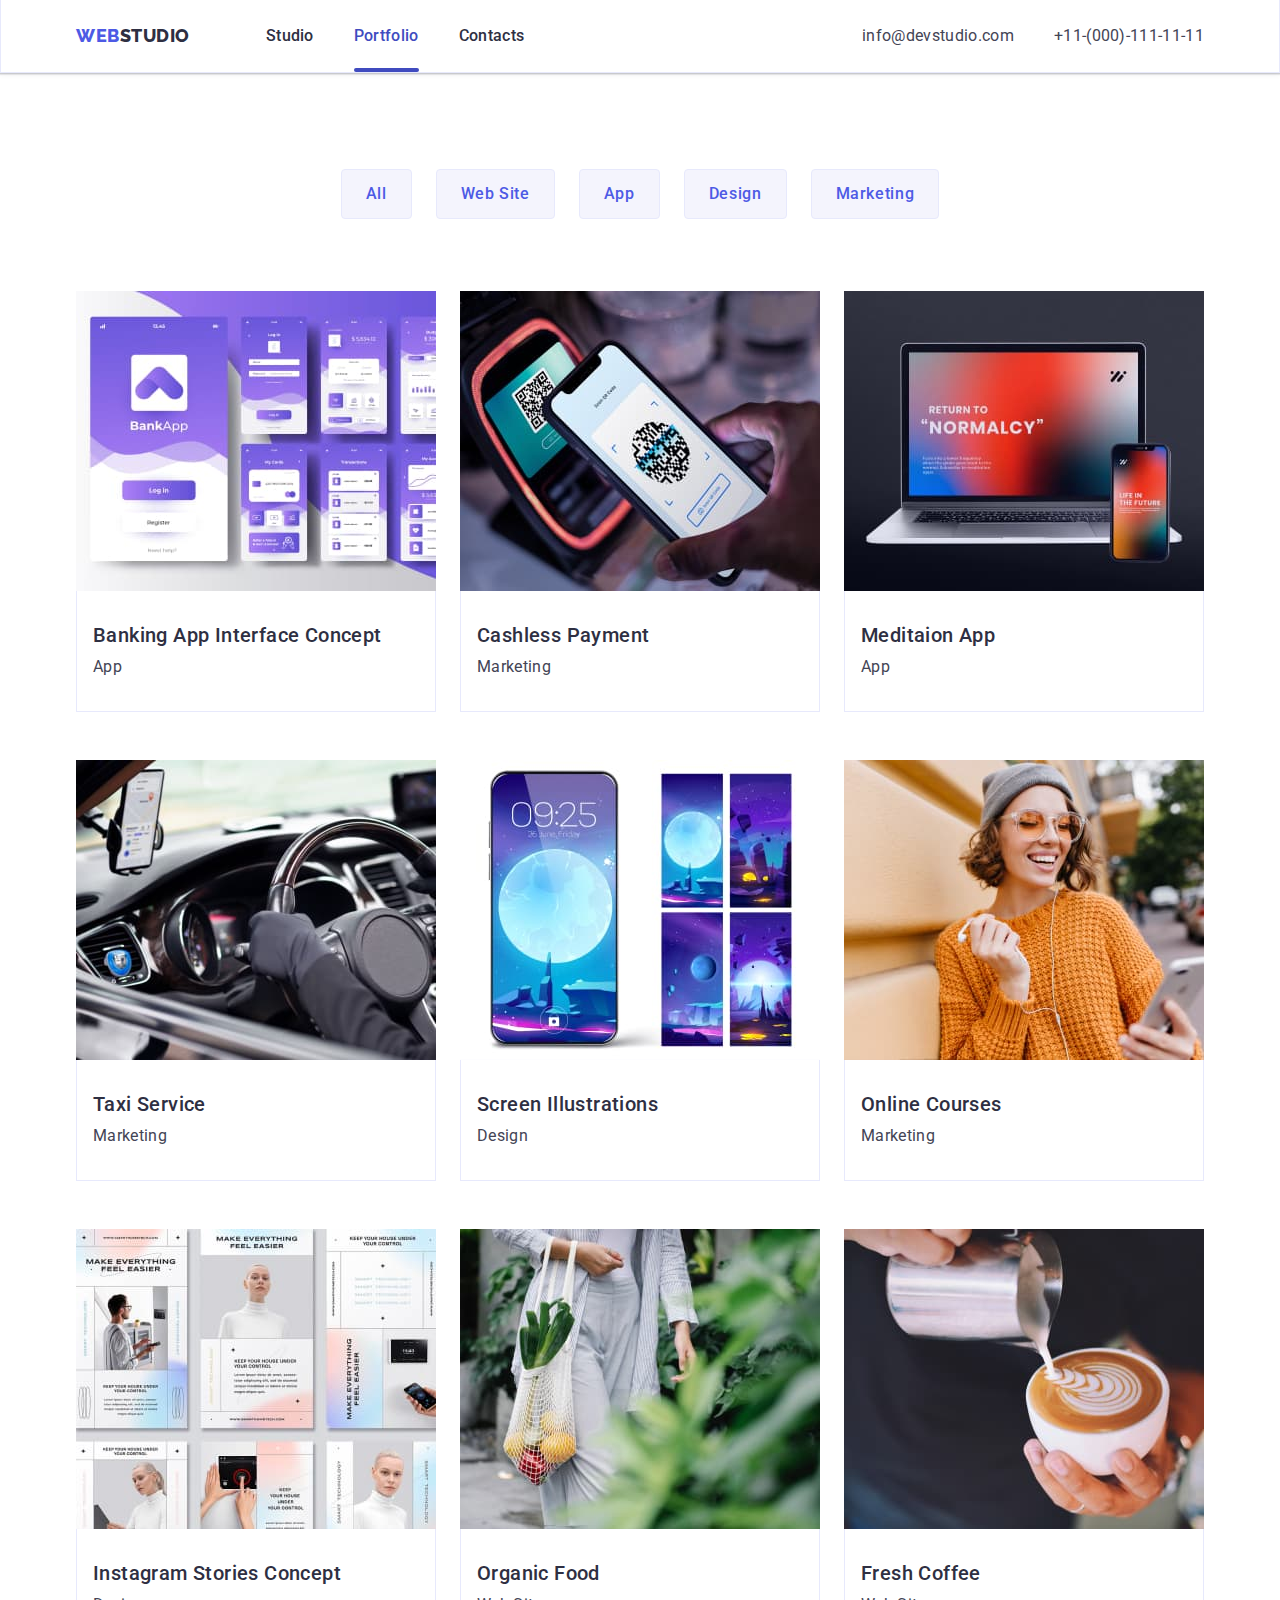
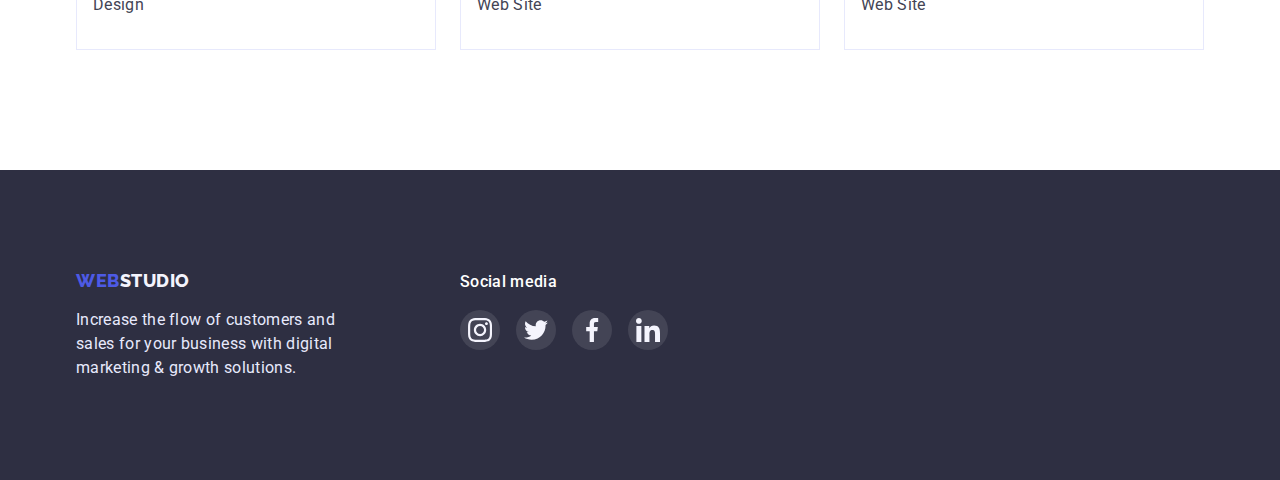
==== portfolio.html @ b2733407 "copy" ====
<!DOCTYPE html>
<html lang="en">
  <head>
    <meta charset="UTF-8" />
    <meta http-equiv="X-UA-Compatible" content="IE=edge" />
    <meta name="viewport" content="width=device-width, initial-scale=1.0" />

    <link rel="stylesheet" href="./css/styles.css" />
    <link rel="preconnect" href="https://fonts.googleapis.com" />
    <link rel="preconnect" href="https://fonts.gstatic.com" crossorigin />
    <title>WebStudio</title>
    <link
      href="https://fonts.googleapis.com/css2?family=Raleway:wght@800&family=Roboto:wght@400;500;700;900&display=swap"
      rel="stylesheet"
    />
    <link
      rel="stylesheet"
      href="https://cdn.jsdelivr.net/npm/modern-normalize@1.1.0/modern-normalize.min.css"
    />
    <link rel="stylesheet" href="./css/styles.css" />
  </head>
  <body>
    <!-- ===================navigation================== -->
    <header class="line">
      <div class="container header-page">
        <nav class="header-page-nav">
          <a class="link logo" href="./index.html"
            ><span class="accent">Web</span>Studio</a
          >
          <ul class="link header-page-menu">
            <li class="menu-item">
              <a class="link page-navigation" href="index.html">Studio</a>
            </li>
            <li class="menu-item">
              <a class="link page-navigation current" href="portfolio.html"
                >Portfolio</a
              >
            </li>
            <li class="menu-item">
              <a class="link page-navigation" href="">Contacts</a>
            </li>
          </ul>
        </nav>
        <address class="connection">
          <ul class="link header-page-connect">
            <li class="mail">
              <a class="link contacts" href="mailto:info@devstudio.com"
                >info@devstudio.com</a
              >
            </li>
            <li>
              <a class="link contacts" href="tel:+110001111111"
                >+11-(000)-111-11-11</a
              >
            </li>
          </ul>
        </address>
      </div>
    </header>
    <main>
      <!-- =====================our projects=================== -->
      <section class="project">
        <h1 class="visually-hidden">our projects</h1>
        <div class="container">
          <ul class="link btn-menu">
            <li class="btn-menu-item">
              <button type="button" class="project-button">All</button>
            </li>
            <li class="btn-menu-item">
              <button type="button" class="project-button">Web Site</button>
            </li>
            <li class="btn-menu-item">
              <button type="button" class="project-button">App</button>
            </li>
            <li class="btn-menu-item">
              <button type="button" class="project-button">Design</button>
            </li>
            <li class="btn-menu-item">
              <button type="button" class="project-button">Marketing</button>
            </li>
          </ul>

          <ul class="link project-book">
            <li class="project-book-item">
              <a class="link project-titel" href="#">
                <div class="overlay-wrapper">
                  <img
                    class="picture"
                    src="./images/projeсts/banking.jpg"
                    width="360"
                    height="300"
                    alt="app"
                  />
                  <p class="overlay">
                    14 Stylish and User-Friendly App Design Concepts · Task
                    Manager App · Calorie Tracker App · Exotic Fruit Ecommerce
                    App · Cloud Storage App
                  </p>
                </div>

                <div class="project-box">
                  <h2 class="project-name">Banking App Interface Concept</h2>
                  <p class="project-item">App</p>
                </div>
              </a>
            </li>
            <li class="project-book-item">
              <a href="#" class="link project-titel">
                <div class="overlay-wrapper">
                  <img
                    class="picture"
                    src="./images/projeсts/cashless.jpg"
                    width="360"
                    height="300"
                    alt="pay with phone"
                  />
                  <p class="overlay">
                    14 Stylish and User-Friendly App Design Concepts · Task
                    Manager App · Calorie Tracker App · Exotic Fruit Ecommerce
                    App · Cloud Storage App
                  </p>
                </div>

                <div class="project-box">
                  <h2 class="project-name">Cashless Payment</h2>
                  <p class="project-item">Marketing</p>
                </div>
              </a>
            </li>
            <li class="project-book-item">
              <a href="#" class="link project-titel">
                <div class="overlay-wrapper">
                  <img
                    class="picture"
                    src="./images/projeсts/meditaion.jpg"
                    width="360"
                    height="300"
                    alt="laptop"
                  />
                  <p class="overlay">
                    14 Stylish and User-Friendly App Design Concepts · Task
                    Manager App · Calorie Tracker App · Exotic Fruit Ecommerce
                    App · Cloud Storage App
                  </p>
                </div>

                <div class="project-box">
                  <h2 class="project-name">Meditaion App</h2>
                  <p class="project-item">App</p>
                </div>
              </a>
            </li>
            <li class="project-book-item">
              <a href="#" class="link project-titel">
                <div class="overlay-wrapper">
                  <img
                    class="picture"
                    src="./images/projeсts/taxi.jpg"
                    width="360"
                    height="300"
                    alt="handson the steering wheel of a car"
                  />
                  <p class="overlay">
                    14 Stylish and User-Friendly App Design Concepts · Task
                    Manager App · Calorie Tracker App · Exotic Fruit Ecommerce
                    App · Cloud Storage App
                  </p>
                </div>

                <div class="project-box">
                  <h2 class="project-name">Taxi Service</h2>
                  <p class="project-item">Marketing</p>
                </div>
              </a>
            </li>
            <li class="project-book-item">
              <a href="#" class="link project-titel">
                <div class="overlay-wrapper">
                  <img
                    class="picture"
                    src="./images/projeсts/screen.jpg"
                    width="360"
                    height="300"
                    alt="Illustrations"
                  />
                  <p class="overlay">
                    14 Stylish and User-Friendly App Design Concepts · Task
                    Manager App · Calorie Tracker App · Exotic Fruit Ecommerce
                    App · Cloud Storage App
                  </p>
                </div>

                <div class="project-box">
                  <h2 class="project-name">Screen Illustrations</h2>
                  <p class="project-item">Design</p>
                </div>
              </a>
            </li>
            <li class="project-book-item">
              <a href="#" class="link project-titel">
                <div class="overlay-wrapper">
                  <img
                    class="picture"
                    src="./images/projeсts/online.jpg"
                    alt="smiling girl"
                  />
                  <p class="overlay">
                    14 Stylish and User-Friendly App Design Concepts · Task
                    Manager App · Calorie Tracker App · Exotic Fruit Ecommerce
                    App · Cloud Storage App
                  </p>
                </div>

                <div class="project-box">
                  <h2 class="project-name">Online Courses</h2>
                  <p class="project-item">Marketing</p>
                </div>
              </a>
            </li>
            <li class="project-book-item">
              <a href="#" class="link project-titel">
                <div class="overlay-wrapper">
                  <img
                    class="picture"
                    src="./images/projeсts/instagram.jpg"
                    alt="Stories"
                  />
                  <p class="overlay">
                    14 Stylish and User-Friendly App Design Concepts · Task
                    Manager App · Calorie Tracker App · Exotic Fruit Ecommerce
                    App · Cloud Storage App
                  </p>
                </div>

                <div class="project-box">
                  <h2 class="project-name">Instagram Stories Concept</h2>
                  <p class="project-item">Design</p>
                </div>
              </a>
            </li>
            <li class="project-book-item">
              <a href="#" class="link project-titel">
                <div class="overlay-wrapper">
                  <img
                    class="picture"
                    src="./images/projeсts/organic.jpg"
                    alt="food in a bag"
                  />
                  <p class="overlay">
                    14 Stylish and User-Friendly App Design Concepts · Task
                    Manager App · Calorie Tracker App · Exotic Fruit Ecommerce
                    App · Cloud Storage App
                  </p>
                </div>
                <div class="project-box">
                  <h2 class="project-name">Organic Food</h2>
                  <p class="project-item">Web Site</p>
                </div>
              </a>
            </li>
            <li class="project-book-item">
              <a href="#" class="link project-titel">
                <div class="overlay-wrapper">
                  <img
                    class="picture"
                    src="./images/projeсts/fresh.jpg"
                    alt="pouring milk into coffee"
                  />
                  <p class="overlay">
                    14 Stylish and User-Friendly App Design Concepts · Task
                    Manager App · Calorie Tracker App · Exotic Fruit Ecommerce
                    App · Cloud Storage App
                  </p>
                </div>

                <div class="project-box">
                  <h2 class="project-name">Fresh Coffee</h2>
                  <p class="project-item">Web Site</p>
                </div>
              </a>
            </li>
          </ul>
        </div>
      </section>
    </main>
    <!-- ====================footer=================== -->
    <footer>
      <div class="container footer-box">
        <div>
          <a class="link logo-footer" href="./index.html"
            ><span class="accent">Web</span>Studio</a
          >
          <p class="footer-item">
            Increase the flow of customers and sales for your business with
            digital marketing & growth solutions.
          </p>
        </div>
        <div class="footer-box-left">
          <p class="footer-box-name">Social media</p>
          <ul class="link footer-box-left-item">
            <li class="footer-box-left-title">
              <a class="link footer-social" href="#">
                <svg class="footer-social-icon" width="24" height="24">
                  <use href="./images/icons.svg#icon-instagram"></use>
                </svg>
              </a>
            </li>
            <li class="footer-box-left-title">
              <a class="link footer-social" href="#">
                <svg class="footer-social-icon" width="24" height="24">
                  <use href="./images/icons.svg#icon-twitter"></use>
                </svg>
              </a>
            </li>
            <li class="footer-box-left-title">
              <a class="link footer-social" href="#">
                <svg class="footer-social-icon" width="24" height="24">
                  <use href="./images/icons.svg#icon-facebook"></use>
                </svg>
              </a>
            </li>
            <li class="footer-box-left-title">
              <a class="link footer-social" href="#">
                <svg class="footer-social-icon" width="24" height="24">
                  <use href="./images/icons.svg#icon-linkedin"></use>
                </svg>
              </a>
            </li>
          </ul>
        </div>
      </div>
    </footer>
  </body>
</html>
---- css/styles.css ----
:root {
  --primary-brand: #4d5ae5;
  --pressed-state: #404bbf;
  --dark: #2e2f42;
  --success: #31d0aa;
  --text: #434455;
  --subtle-text: #8e8f99;
  --accent: #e7e9fc;
  --light: #f4f4fd;
  --modal-overlay: rgba(46, 47, 66, 0.4);
  --hero-background: rgba(46, 47, 66, 0.7);
  --main: #ffffff;
  --transinion-btn: 250ms cubic-bezier(0.4, 0, 0.2, 1);
}

/*  =================nulling styles===================== */

h1,
h2,
h3,
p {
  margin-top: 0;
  margin-bottom: 0;
}

ul {
  margin-bottom: 0;
  margin-top: 0;
  padding-left: 0;
}

.link {
  list-style: none;
  text-decoration: none;
}

img {
  display: block;
  width: 100%;
  height: auto;
}
button {
  cursor: pointer;
}

/* ===============================container================= */

.container {
  width: 1158px;
  margin-left: auto;
  margin-right: auto;
  padding-left: 15px;
  padding-right: 15px;
}

/* ===================body===================== */

body {
  font-family: "Roboto", sans-serif;
  background: var(--main);
  color: var(--dark);
}

.page-navigation.current {
  color: var(--pressed-state);
}

/* --------------header------------- */

.header-page {
  display: flex;
  align-items: center;
}

.header-page-nav {
  display: flex;
  align-items: center;
}

.header-page-menu {
  display: flex;
  align-items: center;
  gap: 40px;
}

.header-page-connect {
  display: flex;
  align-items: center;
}

.accent {
  color: var(--primary-brand);
}

.logo {
  margin-right: 76px;
  padding-top: 24px;
  padding-bottom: 24px;
  font-family: "Raleway", sans-serif;
  font-weight: 800;
  font-size: 18px;
  line-height: 1.33;
  letter-spacing: 0.03em;
  text-transform: uppercase;
  color: var(--dark);
}

.menu-item {
}

.connection {
  font-style: normal;
  margin-left: auto;
}

.mail {
  margin-right: 40px;
}

.contacts {
  font-weight: 400;
  font-size: 16px;
  line-height: 1.5;
  letter-spacing: 0.02em;
  color: var(--text);
  transition: color var(--transinion-btn);
}

.contacts:hover,
.contacts:focus {
  color: var(--pressed-state);
}
.page-navigation {
  position: relative;
  padding-top: 24px;
  padding-bottom: 24px;
  font-weight: 500;
  font-size: 16px;
  line-height: 1.5;
  letter-spacing: 0.02em;
  color: var(--dark);
  display: block;
  transition: color var(--transinion-btn);
}

.page-navigation:hover,
.page-navigation:focus {
  color: var(--pressed-state);
}

/* =================line========== */
.page-navigation::after {
  position: absolute;
  left: 0;
  bottom: 0;
  content: "";
  display: block;
  width: 100%;
  height: 4px;
  border-radius: 2px;
  background-color: var(--pressed-state);
  opacity: 0;
  transition: opacity var(--transinion-btn);
}

.current::after {
  opacity: 1;
}

/* -----------------hero-------------- */

.hero {
  padding-top: 188px;
  padding-bottom: 188px;
  background-color: var(--dark);
  height: 600px;
  max-width: 1440px;
  margin-left: auto;
  margin-right: auto;
  background-image: linear-gradient(
      rgba(46, 47, 66, 0.7),
      rgba(46, 47, 66, 0.7)
    ),
    url(../images/hero.jpg);
  background-size: cover;
  background-position: center;
  background-repeat: no-repeat;
}

.hero-container {
  display: flex;
  flex-direction: column;
  align-items: center;
}

.hero-name {
  font-size: 56px;
  line-height: 1.07;
  text-align: center;
  letter-spacing: 0.02em;
  color: var(--main);
  width: 512px;
}

.hero-button {
  margin-top: 48px;
  background: var(--primary-brand);
  box-shadow: 0px 4px 4px rgba(0, 0, 0, 0.15);
  border-radius: 4px;
  color: var(--main);
  font-weight: 500;
  font-size: 16px;
  line-height: 1.5;
  font-family: inherit;
  letter-spacing: 0.04em;
  padding: 16px 32px;
  border: none;
  transition: color var(--transinion-btn),
    background-color var(--transinion-btn);
}

.hero-button:hover,
.hero-button:focus {
  background-color: var(--pressed-state);
  color: var(--main);
}

/*---------------------top priorities ------------------ */

.priorities {
  display: flex;
}

.page:not(:last-child) {
  margin-right: 24px;
}

.priorities-page {
  padding-top: 120px;
  padding-bottom: 120px;
}

.visually-hidden {
  position: absolute;
  white-space: nowrap;
  width: 1px;
  height: 1px;
  overflow: hidden;
  border: 0;
  padding: 0;
  clip: rect(0 0 0 0);
  clip-path: inset(50%);
  margin: -1px;
}

.priorities-name {
  margin-bottom: 8px;
  font-weight: 500;
  font-size: 20px;
  line-height: 1.2;
  letter-spacing: 0.02em;
  color: var(--dark);
}

.priorities-item {
  font-size: 16px;
  line-height: 1.5;
  letter-spacing: 0.02em;
  color: var(--text);
}
/* ==================icon=========== */
.page::before {
  display: block;
  content: "";
  height: 112px;
  margin-bottom: 8px;
  background: var(--light);
  border-radius: 4px;
  background-position: center;
  background-repeat: no-repeat;
}
.page:nth-child(1)::before {
  background-image: url(../images/section2/camila.jpg);
}
.page:nth-child(2)::before {
  background-image: url(../images/section2/clock.png);
}
.page:nth-child(3)::before {
  background-image: url(../images/section2/diagram.png);
}
.page:nth-child(4)::before {
  background-image: url(../images/section2/astronaut.png);
}

/*------------------------ what are we doing----------------- */

.doing {
  padding-bottom: 120px;
}

.activities-item {
  margin-bottom: 72px;
  font-size: 36px;
  line-height: 1.11;
  text-align: center;
  letter-spacing: 0.02em;
  text-transform: capitalize;
  color: var(--dark);
}

.doing-box:not(:last-child) {
  margin-right: 24px;
}

.doing-page {
  display: flex;
}

/*-------------------------------- our team----------------------- */

.team {
  background-color: var(--light);
  padding-top: 120px;
  padding-bottom: 110px;
}

.team-section {
  display: flex;
}

.team-titel {
  background-color: var(--main);
  box-shadow: 0px 1px 6px rgba(46, 47, 66, 0.08),
    0px 1px 1px rgba(46, 47, 66, 0.16), 0px 2px 1px rgba(46, 47, 66, 0.08);
  border-radius: 0px 0px 4px 4px;
}

.team-titel:not(:last-child) {
  margin-right: 24px;
}

.team-page {
  padding: 32px 16px;
}

.team-item {
  margin-bottom: 72px;
  font-size: 36px;
  line-height: 1.11;
  text-align: center;
  letter-spacing: 0.02em;
  text-transform: capitalize;
  color: var(--dark);
}

.name {
  margin-bottom: 8px;
  font-weight: 500;
  font-size: 20px;
  line-height: 1.2;
  text-align: center;
  letter-spacing: 0.02em;
  color: var(--dark);
}

.job-titel {
  font-size: 16px;
  line-height: 1.5;
  text-align: center;
  letter-spacing: 0.02em;
  color: var(--text);
  margin-bottom: 8px;
}
.team-social-box {
  display: flex;
  align-items: center;
  justify-content: space-between;
}
.team-social-item-btn {
  display: flex;
  justify-content: center;
  align-items: center;
  width: 40px;
  height: 40px;
  background-color: var(--primary-brand);
  border-radius: 50%;
  transition: background-color var(--transinion-btn),
    filter var(--transinion-btn);
}
.team-social-item-btn:hover,
.team-social-item-btn:focus {
  filter: drop-shadow(0px 4px 4px rgba(0, 0, 0, 0.25));
  background-color: var(--pressed-state);
}

/* =====================customers================ */
.customers {
  padding-top: 130px;
  padding-bottom: 120px;
}
.customers-title {
  margin-bottom: 72px;
  font-size: 36px;
  line-height: 1.11;
  text-align: center;
  letter-spacing: 0.02em;
  text-transform: capitalize;
  color: var(--dark);
}
.customers-box {
  display: flex;
  justify-content: center;
}
.customers-item {
  width: 168px;
  height: 88px;
  display: flex;
  justify-content: center;
  align-items: center;
  border: 1px solid var(--subtle-text);
  border-radius: 4px;
  fill: #8e8f99;
  transition: fill var(--transinion-btn), border var(--transinion-btn);
}
.customers-item:hover,
.customers-item:focus {
  border: 1px solid var(--pressed-state);
  fill: var(--pressed-state);
}

.customers-box-item:not(:last-child) {
  margin-right: 24px;
}

/*-------------------------footer------------------- */

footer {
  background-color: var(--dark);
  padding-top: 100px;
  padding-bottom: 100px;
}

.logo-footer {
  color: var(--light);
  font-family: "Raleway";
  font-weight: 800;
  font-size: 18px;
  line-height: 1.16;
  letter-spacing: 0.03em;
  text-transform: uppercase;
}

.footer-item {
  margin-top: 16px;
  line-height: 1.5;
  letter-spacing: 0.02em;
  color: var(--accent);
  width: 264px;
}

.footer-box {
  display: flex;
  align-items: baseline;
}
.footer-box-left-item {
  display: flex;
}
.footer-box-left {
  margin-left: 120px;
}
.footer-box-name {
  margin-bottom: 16px;
  font-weight: 500;
  font-size: 16px;
  line-height: 1.5;
  letter-spacing: 0.02em;
  color: var(--main);
}
.footer-box-left-title:not(:last-child) {
  margin-right: 16px;
}
.footer-social {
  display: flex;
  justify-content: center;
  align-items: center;
  width: 40px;
  height: 40px;
  background: rgba(255, 255, 255, 0.1);
  border-radius: 50%;
  padding: 0;
  transition: background-color var(--transinion-btn);
}
.footer-social:hover,
.footer-social:focus {
  background-color: var(--success);
}

/*----------------------------- portfolio-------------------- */

/* ==============header========= */

.line {
  border: 1px solid var(--accent);
  border-top: none;
  box-shadow: 0px 2px 1px rgba(46, 47, 66, 0.08),
    0px 1px 1px rgba(46, 47, 66, 0.16), 0px 1px 6px rgba(46, 47, 66, 0.08);
}

/*---------------------------- our project-------------------- */
.project {
  padding-top: 96px;
  padding-bottom: 120px;
}
.project-button {
  font-family: inherit;
  background: var(--light);
  border: 1px solid var(--accent);
  border-radius: 4px;
  color: var(--primary-brand);
  padding: 12px 24px;
  font-weight: 500;
  font-size: 16px;
  line-height: 1.5;
  text-align: center;
  letter-spacing: 0.04em;
  transition: background-color var(--transinion-btn),
    color var(--transinion-btn), box-shadow var(--transinion-btn);
}

.project-button:hover,
.project-button:focus {
  background-color: var(--pressed-state);
  color: var(--main);
  box-shadow: 0px 3px 1px rgba(0, 0, 0, 0.1), 0px 2px 1px rgba(0, 0, 0, 0.08),
    0px 2px 2px rgba(0, 0, 0, 0.12);
  border-color: transparent;
}

.project-name {
  margin-bottom: 8px;
  font-weight: 500;
  font-size: 20px;
  line-height: 1.2;
  letter-spacing: 0.02em;
  color: var(--dark);
}

.project-item {
  margin: 0;
  font-size: 16px;
  line-height: 1.5;
  letter-spacing: 0.02em;
  color: var(--text);
}

.btn-menu {
  margin-bottom: 72px;
  display: flex;
  justify-content: center;
}

.btn-menu-item:not(:last-child) {
  margin-right: 24px;
}

.project-book {
  display: flex;
  flex-wrap: wrap;
  column-gap: 24px;
  row-gap: 48px;
}
.project-book-item {
  flex-basis: calc((100% - 48px) / 3);
}

.project-box {
  border: 1px solid var(--accent);
  border-top: none;
  padding: 32px 0 32px 16px;
}
.project-titel {
  display: block;
  transition: box-shadow var(--transinion-btn);
}
.project-titel:hover,
.project-titel:focus {
  box-shadow: 0px 1px 6px rgba(46, 47, 66, 0.08),
    0px 1px 1px rgba(46, 47, 66, 0.16), 0px 2px 1px rgba(46, 47, 66, 0.08);
}
/* =======================overlay================== */
.overlay {
  position: absolute;
  left: 0;
  top: 0;
  padding: 40px 32px;
  width: 100%;
  height: 100%;
  transform: translate(0, 100%);
  transition: transform var(--transinion-btn);
  line-height: 1.5;
  letter-spacing: 0.02em;
  color: #f4f4fd;
  background: #4d5ae5;
  background-blend-mode: soft-light;
  mix-blend-mode: normal;
}
.overlay-wrapper {
  position: relative;
  overflow: hidden;
}
.project-titel:hover .overlay,
.project-titel:focus .overlay {
  transform: translate(0, 0);
}
/* =================modal window====================== */
.backdrop {
  position: fixed;
  top: 0;
  left: 0;
  width: 100%;
  height: 100%;
  background: var(--modal-overlay);
  z-index: 100;
  transition: opacity var(--transinion-btn), visibility var(--transinion-btn);
}
.backdrop.is-hidden {
  opacity: 0;
  visibility: hidden;
  pointer-events: none;
}
.modal {
  width: 408px;
  height: 576px;
  background-color: var(--main);
  position: absolute;
  top: 50%;
  left: 50%;
  transform: translate(-50%, -50%);
}
.modal-close-btn {
  background-color: transparent;
  border-color: transparent;
  padding: 0;
  background: #e7e9fc;
  width: 24px;
  height: 24px;
  border-radius: 50%;
  display: flex;
  justify-content: center;
  align-items: center;
  position: absolute;
  top: 24px;
  right: 24px;
  transition: background-color 250ms cubic-bezier(0.4, 0, 0.2, 1);
}
.modal-close-btn-icon:hover,
.moal-close-btn-icon:focus {
}
.modal-close-btn:hover,
.modal-close-btn:focus {
  background-color: var(--pressed-state);
  fill: var(--main);
  border-color: transparent;
}
---- css/styles.css ----
:root {
  --primary-brand: #4d5ae5;
  --pressed-state: #404bbf;
  --dark: #2e2f42;
  --success: #31d0aa;
  --text: #434455;
  --subtle-text: #8e8f99;
  --accent: #e7e9fc;
  --light: #f4f4fd;
  --modal-overlay: rgba(46, 47, 66, 0.4);
  --hero-background: rgba(46, 47, 66, 0.7);
  --main: #ffffff;
  --transinion-btn: 250ms cubic-bezier(0.4, 0, 0.2, 1);
}

/*  =================nulling styles===================== */

h1,
h2,
h3,
p {
  margin-top: 0;
  margin-bottom: 0;
}

ul {
  margin-bottom: 0;
  margin-top: 0;
  padding-left: 0;
}

.link {
  list-style: none;
  text-decoration: none;
}

img {
  display: block;
  width: 100%;
  height: auto;
}
button {
  cursor: pointer;
}

/* ===============================container================= */

.container {
  width: 1158px;
  margin-left: auto;
  margin-right: auto;
  padding-left: 15px;
  padding-right: 15px;
}

/* ===================body===================== */

body {
  font-family: "Roboto", sans-serif;
  background: var(--main);
  color: var(--dark);
}

.page-navigation.current {
  color: var(--pressed-state);
}

/* --------------header------------- */

.header-page {
  display: flex;
  align-items: center;
}

.header-page-nav {
  display: flex;
  align-items: center;
}

.header-page-menu {
  display: flex;
  align-items: center;
  gap: 40px;
}

.header-page-connect {
  display: flex;
  align-items: center;
}

.accent {
  color: var(--primary-brand);
}

.logo {
  margin-right: 76px;
  padding-top: 24px;
  padding-bottom: 24px;
  font-family: "Raleway", sans-serif;
  font-weight: 800;
  font-size: 18px;
  line-height: 1.33;
  letter-spacing: 0.03em;
  text-transform: uppercase;
  color: var(--dark);
}

.menu-item {
}

.connection {
  font-style: normal;
  margin-left: auto;
}

.mail {
  margin-right: 40px;
}

.contacts {
  font-weight: 400;
  font-size: 16px;
  line-height: 1.5;
  letter-spacing: 0.02em;
  color: var(--text);
  transition: color var(--transinion-btn);
}

.contacts:hover,
.contacts:focus {
  color: var(--pressed-state);
}
.page-navigation {
  position: relative;
  padding-top: 24px;
  padding-bottom: 24px;
  font-weight: 500;
  font-size: 16px;
  line-height: 1.5;
  letter-spacing: 0.02em;
  color: var(--dark);
  display: block;
  transition: color var(--transinion-btn);
}

.page-navigation:hover,
.page-navigation:focus {
  color: var(--pressed-state);
}

/* =================line========== */
.page-navigation::after {
  position: absolute;
  left: 0;
  bottom: 0;
  content: "";
  display: block;
  width: 100%;
  height: 4px;
  border-radius: 2px;
  background-color: var(--pressed-state);
  opacity: 0;
  transition: opacity var(--transinion-btn);
}

.current::after {
  opacity: 1;
}

/* -----------------hero-------------- */

.hero {
  padding-top: 188px;
  padding-bottom: 188px;
  background-color: var(--dark);
  height: 600px;
  max-width: 1440px;
  margin-left: auto;
  margin-right: auto;
  background-image: linear-gradient(
      rgba(46, 47, 66, 0.7),
      rgba(46, 47, 66, 0.7)
    ),
    url(../images/hero.jpg);
  background-size: cover;
  background-position: center;
  background-repeat: no-repeat;
}

.hero-container {
  display: flex;
  flex-direction: column;
  align-items: center;
}

.hero-name {
  font-size: 56px;
  line-height: 1.07;
  text-align: center;
  letter-spacing: 0.02em;
  color: var(--main);
  width: 512px;
}

.hero-button {
  margin-top: 48px;
  background: var(--primary-brand);
  box-shadow: 0px 4px 4px rgba(0, 0, 0, 0.15);
  border-radius: 4px;
  color: var(--main);
  font-weight: 500;
  font-size: 16px;
  line-height: 1.5;
  font-family: inherit;
  letter-spacing: 0.04em;
  padding: 16px 32px;
  border: none;
  transition: color var(--transinion-btn),
    background-color var(--transinion-btn);
}

.hero-button:hover,
.hero-button:focus {
  background-color: var(--pressed-state);
  color: var(--main);
}

/*---------------------top priorities ------------------ */

.priorities {
  display: flex;
}

.page:not(:last-child) {
  margin-right: 24px;
}

.priorities-page {
  padding-top: 120px;
  padding-bottom: 120px;
}

.visually-hidden {
  position: absolute;
  white-space: nowrap;
  width: 1px;
  height: 1px;
  overflow: hidden;
  border: 0;
  padding: 0;
  clip: rect(0 0 0 0);
  clip-path: inset(50%);
  margin: -1px;
}

.priorities-name {
  margin-bottom: 8px;
  font-weight: 500;
  font-size: 20px;
  line-height: 1.2;
  letter-spacing: 0.02em;
  color: var(--dark);
}

.priorities-item {
  font-size: 16px;
  line-height: 1.5;
  letter-spacing: 0.02em;
  color: var(--text);
}
/* ==================icon=========== */
.page::before {
  display: block;
  content: "";
  height: 112px;
  margin-bottom: 8px;
  background: var(--light);
  border-radius: 4px;
  background-position: center;
  background-repeat: no-repeat;
}
.page:nth-child(1)::before {
  background-image: url(../images/section2/camila.jpg);
}
.page:nth-child(2)::before {
  background-image: url(../images/section2/clock.png);
}
.page:nth-child(3)::before {
  background-image: url(../images/section2/diagram.png);
}
.page:nth-child(4)::before {
  background-image: url(../images/section2/astronaut.png);
}

/*------------------------ what are we doing----------------- */

.doing {
  padding-bottom: 120px;
}

.activities-item {
  margin-bottom: 72px;
  font-size: 36px;
  line-height: 1.11;
  text-align: center;
  letter-spacing: 0.02em;
  text-transform: capitalize;
  color: var(--dark);
}

.doing-box:not(:last-child) {
  margin-right: 24px;
}

.doing-page {
  display: flex;
}

/*-------------------------------- our team----------------------- */

.team {
  background-color: var(--light);
  padding-top: 120px;
  padding-bottom: 110px;
}

.team-section {
  display: flex;
}

.team-titel {
  background-color: var(--main);
  box-shadow: 0px 1px 6px rgba(46, 47, 66, 0.08),
    0px 1px 1px rgba(46, 47, 66, 0.16), 0px 2px 1px rgba(46, 47, 66, 0.08);
  border-radius: 0px 0px 4px 4px;
}

.team-titel:not(:last-child) {
  margin-right: 24px;
}

.team-page {
  padding: 32px 16px;
}

.team-item {
  margin-bottom: 72px;
  font-size: 36px;
  line-height: 1.11;
  text-align: center;
  letter-spacing: 0.02em;
  text-transform: capitalize;
  color: var(--dark);
}

.name {
  margin-bottom: 8px;
  font-weight: 500;
  font-size: 20px;
  line-height: 1.2;
  text-align: center;
  letter-spacing: 0.02em;
  color: var(--dark);
}

.job-titel {
  font-size: 16px;
  line-height: 1.5;
  text-align: center;
  letter-spacing: 0.02em;
  color: var(--text);
  margin-bottom: 8px;
}
.team-social-box {
  display: flex;
  align-items: center;
  justify-content: space-between;
}
.team-social-item-btn {
  display: flex;
  justify-content: center;
  align-items: center;
  width: 40px;
  height: 40px;
  background-color: var(--primary-brand);
  border-radius: 50%;
  transition: background-color var(--transinion-btn),
    filter var(--transinion-btn);
}
.team-social-item-btn:hover,
.team-social-item-btn:focus {
  filter: drop-shadow(0px 4px 4px rgba(0, 0, 0, 0.25));
  background-color: var(--pressed-state);
}

/* =====================customers================ */
.customers {
  padding-top: 130px;
  padding-bottom: 120px;
}
.customers-title {
  margin-bottom: 72px;
  font-size: 36px;
  line-height: 1.11;
  text-align: center;
  letter-spacing: 0.02em;
  text-transform: capitalize;
  color: var(--dark);
}
.customers-box {
  display: flex;
  justify-content: center;
}
.customers-item {
  width: 168px;
  height: 88px;
  display: flex;
  justify-content: center;
  align-items: center;
  border: 1px solid var(--subtle-text);
  border-radius: 4px;
  fill: #8e8f99;
  transition: fill var(--transinion-btn), border var(--transinion-btn);
}
.customers-item:hover,
.customers-item:focus {
  border: 1px solid var(--pressed-state);
  fill: var(--pressed-state);
}

.customers-box-item:not(:last-child) {
  margin-right: 24px;
}

/*-------------------------footer------------------- */

footer {
  background-color: var(--dark);
  padding-top: 100px;
  padding-bottom: 100px;
}

.logo-footer {
  color: var(--light);
  font-family: "Raleway";
  font-weight: 800;
  font-size: 18px;
  line-height: 1.16;
  letter-spacing: 0.03em;
  text-transform: uppercase;
}

.footer-item {
  margin-top: 16px;
  line-height: 1.5;
  letter-spacing: 0.02em;
  color: var(--accent);
  width: 264px;
}

.footer-box {
  display: flex;
  align-items: baseline;
}
.footer-box-left-item {
  display: flex;
}
.footer-box-left {
  margin-left: 120px;
}
.footer-box-name {
  margin-bottom: 16px;
  font-weight: 500;
  font-size: 16px;
  line-height: 1.5;
  letter-spacing: 0.02em;
  color: var(--main);
}
.footer-box-left-title:not(:last-child) {
  margin-right: 16px;
}
.footer-social {
  display: flex;
  justify-content: center;
  align-items: center;
  width: 40px;
  height: 40px;
  background: rgba(255, 255, 255, 0.1);
  border-radius: 50%;
  padding: 0;
  transition: background-color var(--transinion-btn);
}
.footer-social:hover,
.footer-social:focus {
  background-color: var(--success);
}

/*----------------------------- portfolio-------------------- */

/* ==============header========= */

.line {
  border: 1px solid var(--accent);
  border-top: none;
  box-shadow: 0px 2px 1px rgba(46, 47, 66, 0.08),
    0px 1px 1px rgba(46, 47, 66, 0.16), 0px 1px 6px rgba(46, 47, 66, 0.08);
}

/*---------------------------- our project-------------------- */
.project {
  padding-top: 96px;
  padding-bottom: 120px;
}
.project-button {
  font-family: inherit;
  background: var(--light);
  border: 1px solid var(--accent);
  border-radius: 4px;
  color: var(--primary-brand);
  padding: 12px 24px;
  font-weight: 500;
  font-size: 16px;
  line-height: 1.5;
  text-align: center;
  letter-spacing: 0.04em;
  transition: background-color var(--transinion-btn),
    color var(--transinion-btn), box-shadow var(--transinion-btn);
}

.project-button:hover,
.project-button:focus {
  background-color: var(--pressed-state);
  color: var(--main);
  box-shadow: 0px 3px 1px rgba(0, 0, 0, 0.1), 0px 2px 1px rgba(0, 0, 0, 0.08),
    0px 2px 2px rgba(0, 0, 0, 0.12);
  border-color: transparent;
}

.project-name {
  margin-bottom: 8px;
  font-weight: 500;
  font-size: 20px;
  line-height: 1.2;
  letter-spacing: 0.02em;
  color: var(--dark);
}

.project-item {
  margin: 0;
  font-size: 16px;
  line-height: 1.5;
  letter-spacing: 0.02em;
  color: var(--text);
}

.btn-menu {
  margin-bottom: 72px;
  display: flex;
  justify-content: center;
}

.btn-menu-item:not(:last-child) {
  margin-right: 24px;
}

.project-book {
  display: flex;
  flex-wrap: wrap;
  column-gap: 24px;
  row-gap: 48px;
}
.project-book-item {
  flex-basis: calc((100% - 48px) / 3);
}

.project-box {
  border: 1px solid var(--accent);
  border-top: none;
  padding: 32px 0 32px 16px;
}
.project-titel {
  display: block;
  transition: box-shadow var(--transinion-btn);
}
.project-titel:hover,
.project-titel:focus {
  box-shadow: 0px 1px 6px rgba(46, 47, 66, 0.08),
    0px 1px 1px rgba(46, 47, 66, 0.16), 0px 2px 1px rgba(46, 47, 66, 0.08);
}
/* =======================overlay================== */
.overlay {
  position: absolute;
  left: 0;
  top: 0;
  padding: 40px 32px;
  width: 100%;
  height: 100%;
  transform: translate(0, 100%);
  transition: transform var(--transinion-btn);
  line-height: 1.5;
  letter-spacing: 0.02em;
  color: #f4f4fd;
  background: #4d5ae5;
  background-blend-mode: soft-light;
  mix-blend-mode: normal;
}
.overlay-wrapper {
  position: relative;
  overflow: hidden;
}
.project-titel:hover .overlay,
.project-titel:focus .overlay {
  transform: translate(0, 0);
}
/* =================modal window====================== */
.backdrop {
  position: fixed;
  top: 0;
  left: 0;
  width: 100%;
  height: 100%;
  background: var(--modal-overlay);
  z-index: 100;
  transition: opacity var(--transinion-btn), visibility var(--transinion-btn);
}
.backdrop.is-hidden {
  opacity: 0;
  visibility: hidden;
  pointer-events: none;
}
.modal {
  width: 408px;
  height: 576px;
  background-color: var(--main);
  position: absolute;
  top: 50%;
  left: 50%;
  transform: translate(-50%, -50%);
}
.modal-close-btn {
  background-color: transparent;
  border-color: transparent;
  padding: 0;
  background: #e7e9fc;
  width: 24px;
  height: 24px;
  border-radius: 50%;
  display: flex;
  justify-content: center;
  align-items: center;
  position: absolute;
  top: 24px;
  right: 24px;
  transition: background-color 250ms cubic-bezier(0.4, 0, 0.2, 1);
}
.modal-close-btn-icon:hover,
.moal-close-btn-icon:focus {
}
.modal-close-btn:hover,
.modal-close-btn:focus {
  background-color: var(--pressed-state);
  fill: var(--main);
  border-color: transparent;
}
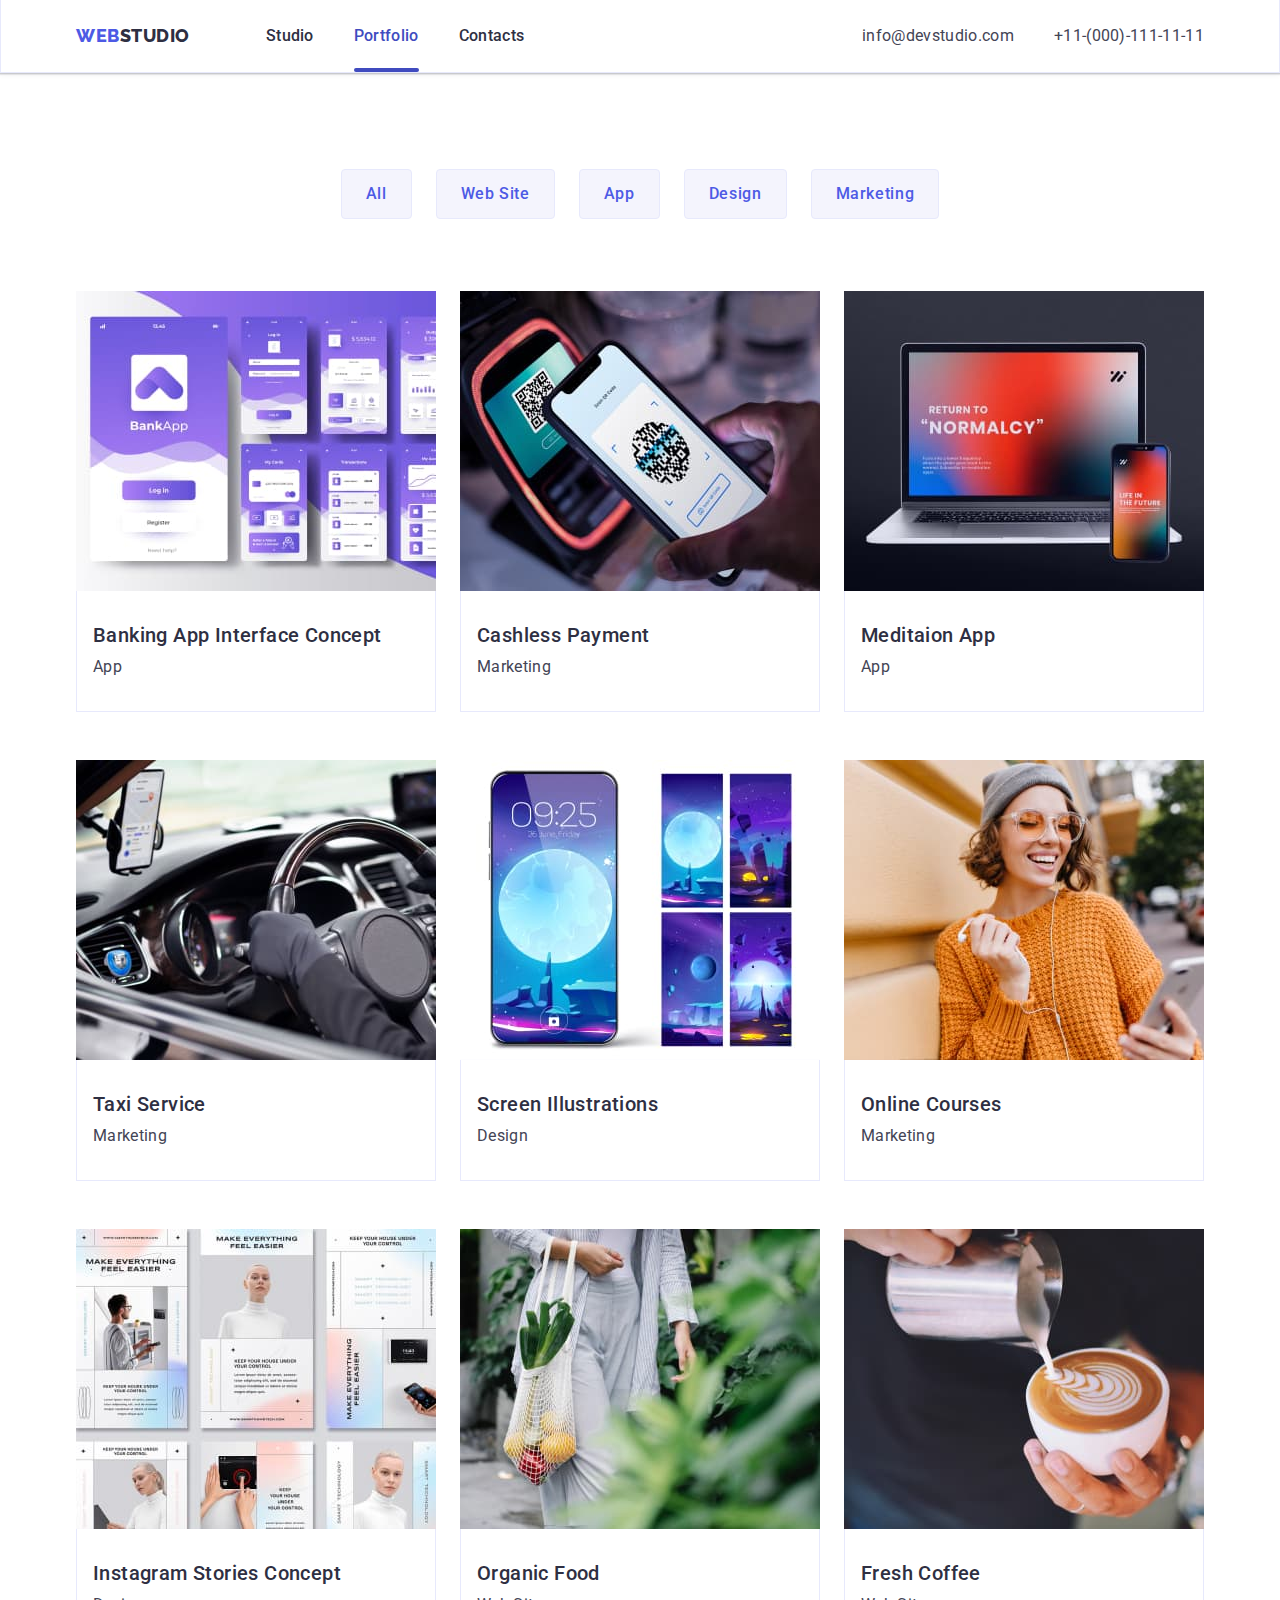
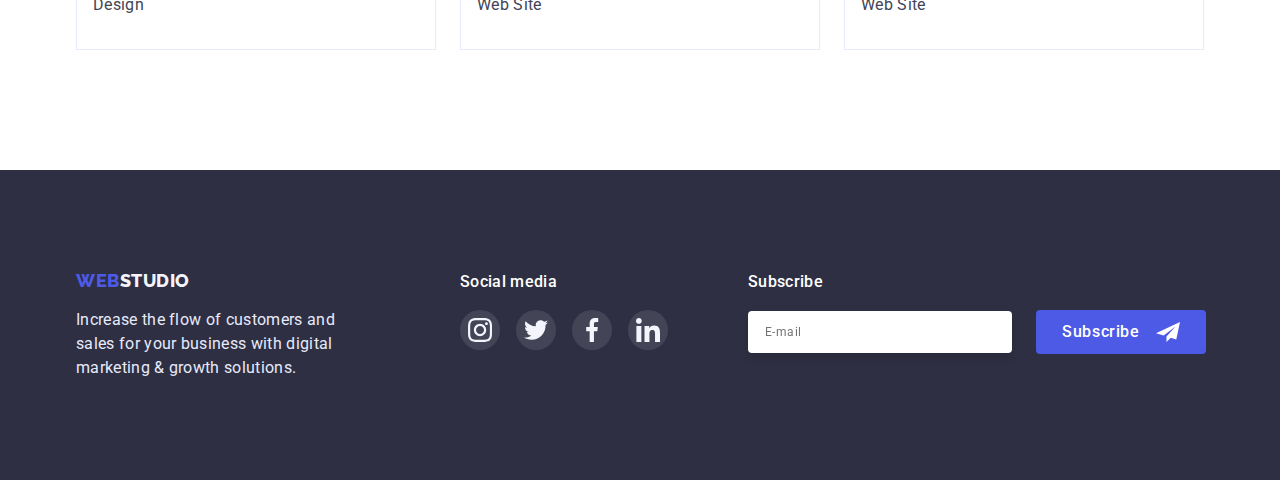
==== commit 4bc00471: "add footer form" ====
--- a/portfolio.html
+++ b/portfolio.html
@@ -328,6 +328,25 @@
             </li>
           </ul>
         </div>
+        <div class="form-wrapper">
+          <p class="form-title">Subscribe</p>
+          <form class="form" action="">
+            <label for="E-mail">
+              <input
+                id="E-mail"
+                type="text"
+                name="E-mail"
+                placeholder="E-mail"
+              />
+            </label>
+            <button class="form-btn" type="submit">
+              Subscribe
+              <svg width="24" height="24">
+                <use href="./images/icons.svg#icon-send"></use>
+              </svg>
+            </button>
+          </form>
+        </div>
       </div>
     </footer>
   </body>
--- a/css/styles.css
+++ b/css/styles.css
@@ -11,6 +11,7 @@
   --hero-background: rgba(46, 47, 66, 0.7);
   --main: #ffffff;
   --transinion-btn: 250ms cubic-bezier(0.4, 0, 0.2, 1);
+  --form-color: rgba(255, 255, 255, 0.6);
 }
 
 /*  =================nulling styles===================== */
@@ -494,7 +495,54 @@
 .footer-social:focus {
   background-color: var(--success);
 }
-
+/* ================================form=================== */
+.form-wrapper {
+  margin-left: 80px;
+}
+
+.form-title {
+  margin-bottom: 16px;
+  font-weight: 500;
+  font-size: 16px;
+  line-height: 24px;
+  letter-spacing: 0.02em;
+  color: var(--main);
+}
+label {
+}
+input {
+  padding: 8px 16px;
+  width: 264px;
+  border: 1px solid rgba(255, 255, 255, 0.3);
+  filter: drop-shadow(0px 4px 4px rgba(0, 0, 0, 0.15));
+  border-radius: 4px;
+  font-weight: 400;
+  font-size: 12px;
+  line-height: 24px;
+  letter-spacing: 0.04em;
+  color: var(--form-color);
+}
+.form-btn {
+  display: flex;
+  align-items: center;
+  gap: 16px;
+  background: #4d5ae5;
+  border-radius: 4px;
+  border-color: transparent;
+  padding: 8px 24px;
+  margin-left: 24px;
+  font-weight: 500;
+  font-size: 16px;
+  line-height: 24px;
+  text-align: center;
+  letter-spacing: 0.04em;
+
+  color: var(--main);
+}
+.form {
+  display: flex;
+  align-items: center;
+}
 /*----------------------------- portfolio-------------------- */
 
 /* ==============header========= */
@@ -662,3 +710,13 @@
   fill: var(--main);
   border-color: transparent;
 }
+/* ==================modal-form==================== */
+.modal-title {
+  margin-bottom: 16px;
+  font-weight: 500;
+  font-size: 16px;
+  line-height: 24px;
+  text-align: center;
+  letter-spacing: 0.02em;
+  color: var(--dark);
+}
--- a/css/styles.css
+++ b/css/styles.css
@@ -11,6 +11,7 @@
   --hero-background: rgba(46, 47, 66, 0.7);
   --main: #ffffff;
   --transinion-btn: 250ms cubic-bezier(0.4, 0, 0.2, 1);
+  --form-color: rgba(255, 255, 255, 0.6);
 }
 
 /*  =================nulling styles===================== */
@@ -494,7 +495,54 @@
 .footer-social:focus {
   background-color: var(--success);
 }
-
+/* ================================form=================== */
+.form-wrapper {
+  margin-left: 80px;
+}
+
+.form-title {
+  margin-bottom: 16px;
+  font-weight: 500;
+  font-size: 16px;
+  line-height: 24px;
+  letter-spacing: 0.02em;
+  color: var(--main);
+}
+label {
+}
+input {
+  padding: 8px 16px;
+  width: 264px;
+  border: 1px solid rgba(255, 255, 255, 0.3);
+  filter: drop-shadow(0px 4px 4px rgba(0, 0, 0, 0.15));
+  border-radius: 4px;
+  font-weight: 400;
+  font-size: 12px;
+  line-height: 24px;
+  letter-spacing: 0.04em;
+  color: var(--form-color);
+}
+.form-btn {
+  display: flex;
+  align-items: center;
+  gap: 16px;
+  background: #4d5ae5;
+  border-radius: 4px;
+  border-color: transparent;
+  padding: 8px 24px;
+  margin-left: 24px;
+  font-weight: 500;
+  font-size: 16px;
+  line-height: 24px;
+  text-align: center;
+  letter-spacing: 0.04em;
+
+  color: var(--main);
+}
+.form {
+  display: flex;
+  align-items: center;
+}
 /*----------------------------- portfolio-------------------- */
 
 /* ==============header========= */
@@ -662,3 +710,13 @@
   fill: var(--main);
   border-color: transparent;
 }
+/* ==================modal-form==================== */
+.modal-title {
+  margin-bottom: 16px;
+  font-weight: 500;
+  font-size: 16px;
+  line-height: 24px;
+  text-align: center;
+  letter-spacing: 0.02em;
+  color: var(--dark);
+}
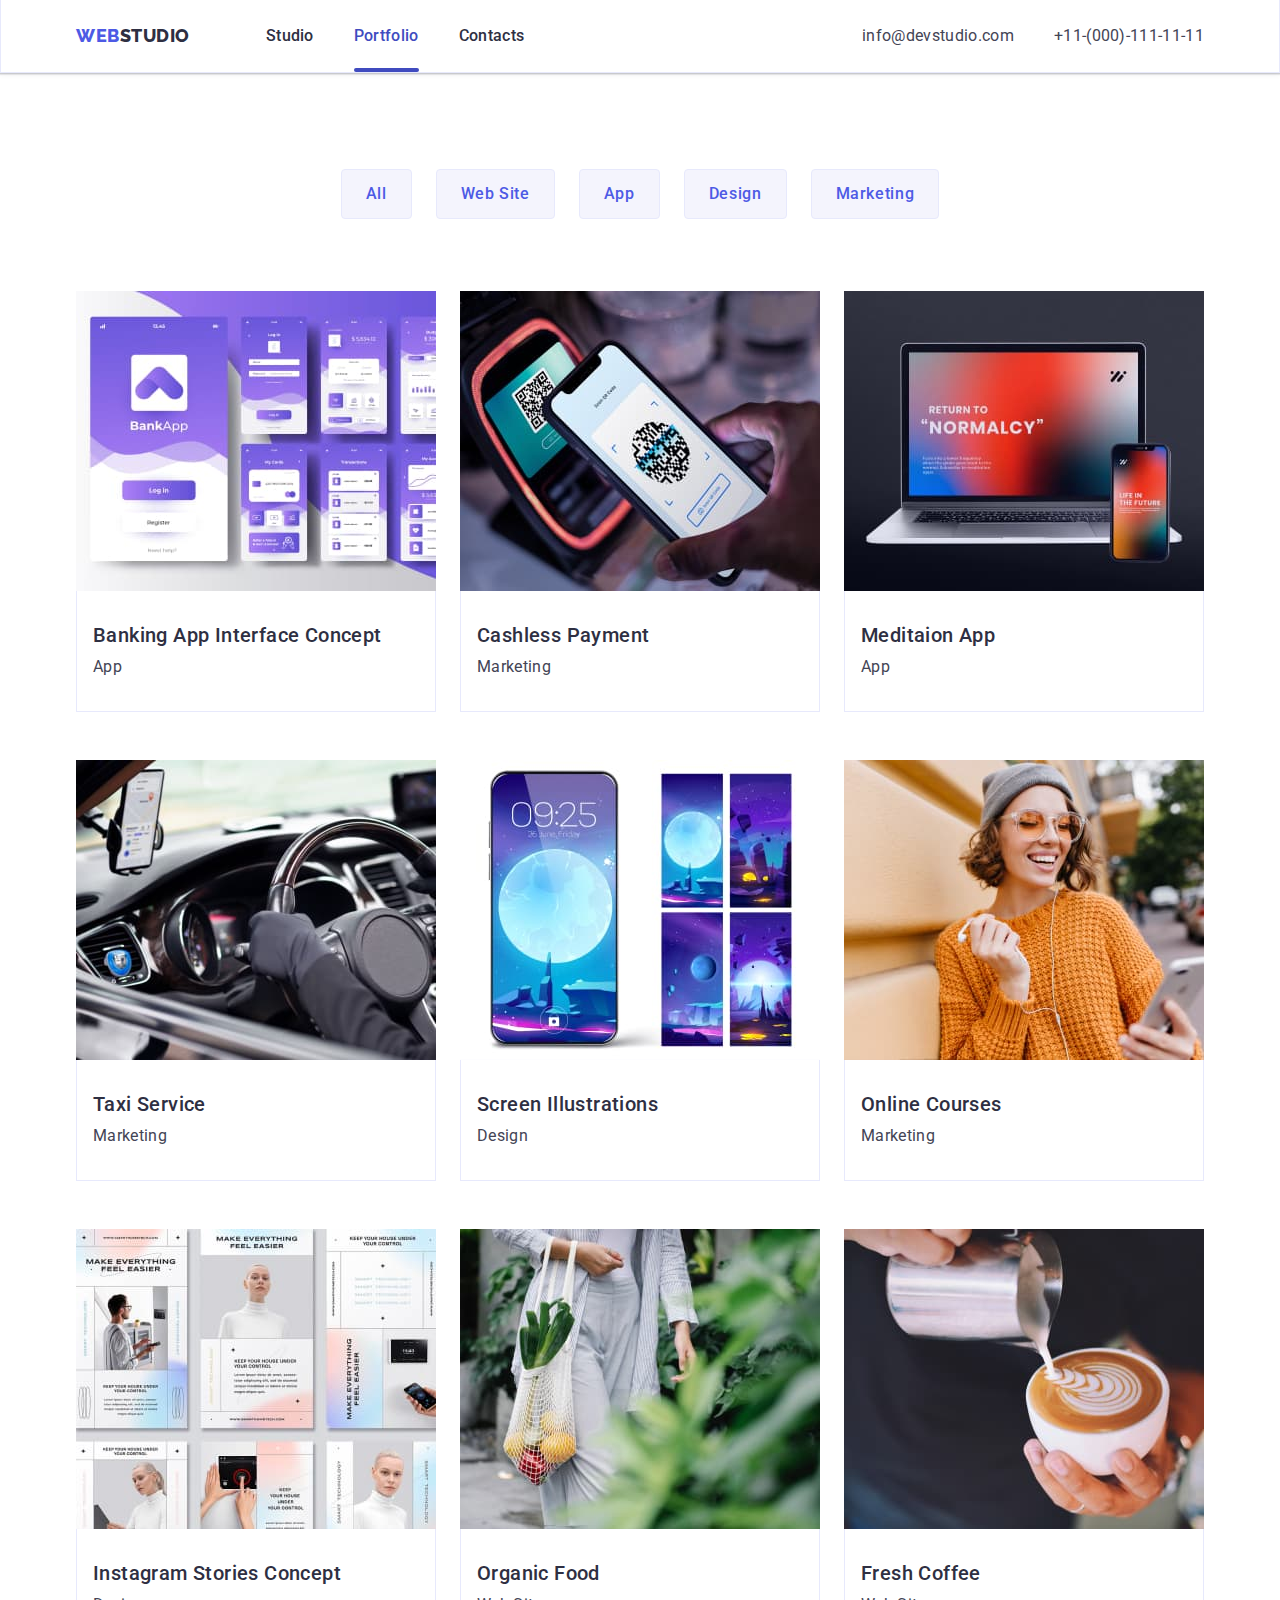
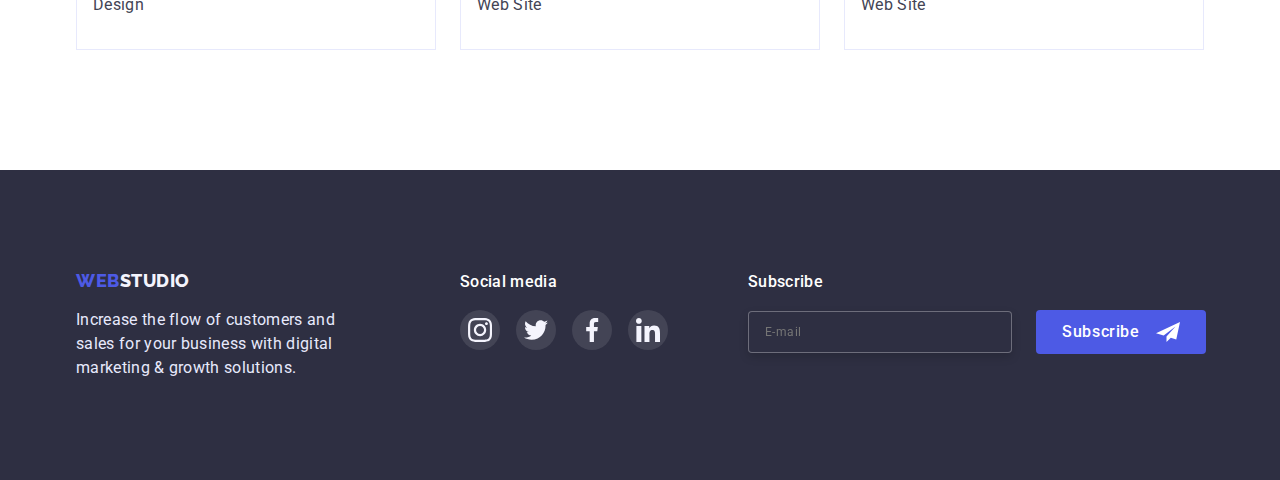
==== commit 24ea6a03: "Update portfolio.html" ====
--- a/portfolio.html
+++ b/portfolio.html
@@ -333,6 +333,7 @@
           <form class="form" action="">
             <label for="E-mail">
               <input
+                class="footer-input"
                 id="E-mail"
                 type="text"
                 name="E-mail"
--- a/css/styles.css
+++ b/css/styles.css
@@ -510,7 +510,7 @@
 }
 label {
 }
-input {
+.footer-input {
   padding: 8px 16px;
   width: 264px;
   border: 1px solid rgba(255, 255, 255, 0.3);
@@ -520,13 +520,14 @@
   font-size: 12px;
   line-height: 24px;
   letter-spacing: 0.04em;
-  color: var(--form-color);
+  color: var(--main);
+  background-color: var(--dark);
 }
 .form-btn {
   display: flex;
   align-items: center;
   gap: 16px;
-  background: #4d5ae5;
+  background-color: var(--primary-brand);
   border-radius: 4px;
   border-color: transparent;
   padding: 8px 24px;
@@ -536,8 +537,13 @@
   line-height: 24px;
   text-align: center;
   letter-spacing: 0.04em;
-
   color: var(--main);
+  transition: background-color var(--transinion-btn);
+}
+
+.form-btn:hover,
+.form-btn:focus {
+  background-color: var(--pressed-state);
 }
 .form {
   display: flex;
@@ -684,6 +690,7 @@
   top: 50%;
   left: 50%;
   transform: translate(-50%, -50%);
+  padding: 70px 24px 24px;
 }
 .modal-close-btn {
   background-color: transparent;
@@ -711,12 +718,147 @@
   border-color: transparent;
 }
 /* ==================modal-form==================== */
+
 .modal-title {
   margin-bottom: 16px;
   font-weight: 500;
   font-size: 16px;
+  line-height: 1.5;
+  text-align: center;
+  letter-spacing: 0.02em;
+  color: var(--dark);
+}
+.modal-wrapper {
+  display: flex;
+  flex-direction: column;
+  border-color: transparent;
+}
+.modal-form-box {
+  margin-bottom: 8px;
+}
+.input-title {
+  display: block;
+  font-size: 12px;
+  line-height: 14px;
+  letter-spacing: 0.04em;
+  color: var(--subtle-text);
+  margin-bottom: 4px;
+}
+.form-icon-wrapper {
+  position: relative;
+  display: block;
+}
+.form-input {
+  border-color: transparent;
+  width: 100%;
+  height: 40px;
+  color: #2e2f42;
+  padding-left: 32px;
+  border-radius: 4px;
+  transition: border-color var(--transinion-btn);
+}
+.form-icon {
+  position: absolute;
+  top: 50%;
+  left: 0;
+  transform: translate(0, -50%);
+  left: 16px;
+  transition: fill var(--transinion-btn);
+}
+.icon-wrapper {
+  display: block;
+  border: 1px solid rgba(33, 33, 33, 0.2);
+  border-radius: 4px;
+  transition: border-color var(--transinion-btn);
+}
+.form-input:focus {
+  border-color: var(--primary-brand);
+  outline: none;
+}
+.icon-wrapper:focus {
+  border-color: var(--primary-brand);
+  fill: var(--primary-brand);
+  outline: none;
+}
+.form-input:focus + .form-icon {
+  fill: var(--primary-brand);
+}
+.textarea-label {
+  margin-bottom: 16px;
+}
+.text-input {
+  width: 100%;
+  height: 120px;
+  border: 1px solid rgba(33, 33, 33, 0.2);
+  border-radius: 4px;
+  resize: none;
+  padding: 8px;
+  padding-left: 16px;
+  font-size: 12px;
+  line-height: 14px;
+  letter-spacing: 0.04em;
+  color: #2e2f42;
+}
+
+.user-policy-item:before {
+  display: block;
+  content: "";
+  width: 16px;
+  height: 16px;
+  border: 1px solid var(--dark);
+  border-radius: 2px;
+  cursor: pointer;
+}
+
+.check-icon:checked + .user-policy-item::before {
+  background-color: var(--pressed-state);
+  background-image: url(../images/vector.svg);
+  background-repeat: no-repeat;
+  background-size: auto;
+  background-position: center;
+  transition: outline var(--transinion-btn);
+}
+.check-icon:focus + .user-policy-item::before {
+  outline: 1px solid var(--primary-brand);
+}
+
+.user-policy-item {
+  display: flex;
+  align-items: center;
+  gap: 8px;
+  margin-bottom: 24px;
+  font-family: "Roboto";
+  font-style: normal;
+  font-weight: 400;
+  font-size: 12px;
+  line-height: 14px;
+  letter-spacing: 0.04em;
+  color: #757575;
+}
+
+.modal-form-btn {
+  display: block;
+  margin-left: auto;
+  margin-right: auto;
+  width: 169px;
+  height: 56px;
+  font-weight: 500;
+  font-size: 16px;
   line-height: 24px;
   text-align: center;
-  letter-spacing: 0.02em;
-  color: var(--dark);
-}
+  letter-spacing: 0.04em;
+  color: var(--main);
+  background-color: #4d5ae5;
+  box-shadow: 0px 4px 4px rgba(0, 0, 0, 0.15);
+  border-radius: 4px;
+  padding: 16px 32px;
+  border-color: transparent;
+  transition: background-color var(--pressed-state),
+    box-shadow var(--transinion-btn);
+}
+.modal-form-btn:hover,
+.modal-form-btn:focus {
+  background-color: #404bbf;
+  box-shadow: 0px 4px 4px rgba(0, 0, 0, 0.15);
+  border-radius: 4px;
+}
--- a/css/styles.css
+++ b/css/styles.css
@@ -510,7 +510,7 @@
 }
 label {
 }
-input {
+.footer-input {
   padding: 8px 16px;
   width: 264px;
   border: 1px solid rgba(255, 255, 255, 0.3);
@@ -520,13 +520,14 @@
   font-size: 12px;
   line-height: 24px;
   letter-spacing: 0.04em;
-  color: var(--form-color);
+  color: var(--main);
+  background-color: var(--dark);
 }
 .form-btn {
   display: flex;
   align-items: center;
   gap: 16px;
-  background: #4d5ae5;
+  background-color: var(--primary-brand);
   border-radius: 4px;
   border-color: transparent;
   padding: 8px 24px;
@@ -536,8 +537,13 @@
   line-height: 24px;
   text-align: center;
   letter-spacing: 0.04em;
-
   color: var(--main);
+  transition: background-color var(--transinion-btn);
+}
+
+.form-btn:hover,
+.form-btn:focus {
+  background-color: var(--pressed-state);
 }
 .form {
   display: flex;
@@ -684,6 +690,7 @@
   top: 50%;
   left: 50%;
   transform: translate(-50%, -50%);
+  padding: 70px 24px 24px;
 }
 .modal-close-btn {
   background-color: transparent;
@@ -711,12 +718,147 @@
   border-color: transparent;
 }
 /* ==================modal-form==================== */
+
 .modal-title {
   margin-bottom: 16px;
   font-weight: 500;
   font-size: 16px;
+  line-height: 1.5;
+  text-align: center;
+  letter-spacing: 0.02em;
+  color: var(--dark);
+}
+.modal-wrapper {
+  display: flex;
+  flex-direction: column;
+  border-color: transparent;
+}
+.modal-form-box {
+  margin-bottom: 8px;
+}
+.input-title {
+  display: block;
+  font-size: 12px;
+  line-height: 14px;
+  letter-spacing: 0.04em;
+  color: var(--subtle-text);
+  margin-bottom: 4px;
+}
+.form-icon-wrapper {
+  position: relative;
+  display: block;
+}
+.form-input {
+  border-color: transparent;
+  width: 100%;
+  height: 40px;
+  color: #2e2f42;
+  padding-left: 32px;
+  border-radius: 4px;
+  transition: border-color var(--transinion-btn);
+}
+.form-icon {
+  position: absolute;
+  top: 50%;
+  left: 0;
+  transform: translate(0, -50%);
+  left: 16px;
+  transition: fill var(--transinion-btn);
+}
+.icon-wrapper {
+  display: block;
+  border: 1px solid rgba(33, 33, 33, 0.2);
+  border-radius: 4px;
+  transition: border-color var(--transinion-btn);
+}
+.form-input:focus {
+  border-color: var(--primary-brand);
+  outline: none;
+}
+.icon-wrapper:focus {
+  border-color: var(--primary-brand);
+  fill: var(--primary-brand);
+  outline: none;
+}
+.form-input:focus + .form-icon {
+  fill: var(--primary-brand);
+}
+.textarea-label {
+  margin-bottom: 16px;
+}
+.text-input {
+  width: 100%;
+  height: 120px;
+  border: 1px solid rgba(33, 33, 33, 0.2);
+  border-radius: 4px;
+  resize: none;
+  padding: 8px;
+  padding-left: 16px;
+  font-size: 12px;
+  line-height: 14px;
+  letter-spacing: 0.04em;
+  color: #2e2f42;
+}
+
+.user-policy-item:before {
+  display: block;
+  content: "";
+  width: 16px;
+  height: 16px;
+  border: 1px solid var(--dark);
+  border-radius: 2px;
+  cursor: pointer;
+}
+
+.check-icon:checked + .user-policy-item::before {
+  background-color: var(--pressed-state);
+  background-image: url(../images/vector.svg);
+  background-repeat: no-repeat;
+  background-size: auto;
+  background-position: center;
+  transition: outline var(--transinion-btn);
+}
+.check-icon:focus + .user-policy-item::before {
+  outline: 1px solid var(--primary-brand);
+}
+
+.user-policy-item {
+  display: flex;
+  align-items: center;
+  gap: 8px;
+  margin-bottom: 24px;
+  font-family: "Roboto";
+  font-style: normal;
+  font-weight: 400;
+  font-size: 12px;
+  line-height: 14px;
+  letter-spacing: 0.04em;
+  color: #757575;
+}
+
+.modal-form-btn {
+  display: block;
+  margin-left: auto;
+  margin-right: auto;
+  width: 169px;
+  height: 56px;
+  font-weight: 500;
+  font-size: 16px;
   line-height: 24px;
   text-align: center;
-  letter-spacing: 0.02em;
-  color: var(--dark);
-}
+  letter-spacing: 0.04em;
+  color: var(--main);
+  background-color: #4d5ae5;
+  box-shadow: 0px 4px 4px rgba(0, 0, 0, 0.15);
+  border-radius: 4px;
+  padding: 16px 32px;
+  border-color: transparent;
+  transition: background-color var(--pressed-state),
+    box-shadow var(--transinion-btn);
+}
+.modal-form-btn:hover,
+.modal-form-btn:focus {
+  background-color: #404bbf;
+  box-shadow: 0px 4px 4px rgba(0, 0, 0, 0.15);
+  border-radius: 4px;
+}
